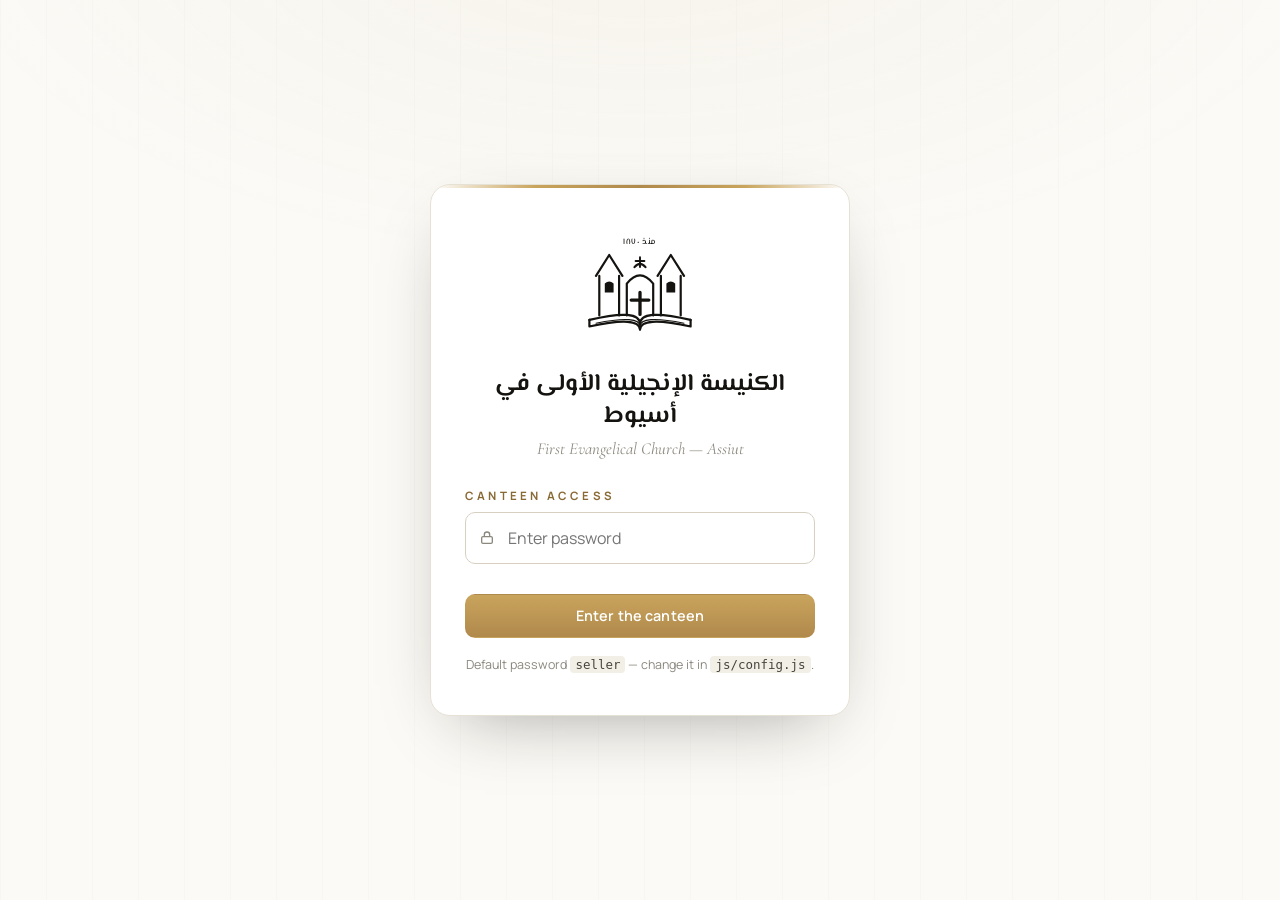
==== index.html @ bb4a3af1 "first commit" ====
<!DOCTYPE html>
<html lang="en">
<head>
  <meta charset="UTF-8" />
  <meta name="viewport" content="width=device-width, initial-scale=1.0, viewport-fit=cover" />
  <title>Canteen · First Evangelical Church, Assiut</title>
  <meta name="theme-color" content="#fbfaf6" />
  <link rel="icon" href="assets/emblem.svg" type="image/svg+xml" />
  <link rel="preconnect" href="https://fonts.googleapis.com" />
  <link rel="preconnect" href="https://fonts.gstatic.com" crossorigin />
  <link href="https://fonts.googleapis.com/css2?family=Cormorant+Garamond:ital,wght@0,500;0,600;1,500&family=Manrope:wght@400;500;600;700&family=El+Messiri:wght@500;600;700&family=Tajawal:wght@400;500;700&display=swap" rel="stylesheet" />
  <link rel="stylesheet" href="css/style.css" />
</head>
<body>
  <main class="login">
    <div class="login__card">
      <div class="login__emblem">
        <svg viewBox="0 0 240 210" xmlns="http://www.w3.org/2000/svg" fill="none"
             stroke="currentColor" stroke-width="4" stroke-linecap="round" stroke-linejoin="round" aria-hidden="true">
          <text x="120" y="20" text-anchor="middle" font-family="'El Messiri',serif" font-size="16" stroke="none" fill="currentColor" letter-spacing="1">منذ ١٨٧٠</text>
          <path d="M40 78 L64 40 L88 78" /><path d="M46 78 L46 150 M82 78 L82 150" />
          <path d="M56 92 q8 -8 16 0 L72 108 L56 108 Z" fill="currentColor" stroke="none"/>
          <path d="M152 78 L176 40 L200 78" /><path d="M158 78 L158 150 M194 78 L194 150" />
          <path d="M168 92 q8 -8 16 0 L184 108 L168 108 Z" fill="currentColor" stroke="none"/>
          <path d="M96 150 L96 92 q24 -30 48 0 L144 150" /><path d="M110 62 q10 -12 20 0" />
          <path d="M120 62 L120 44 M112 51 L128 51" stroke-width="3.5"/>
          <path d="M120 108 L120 148 M104 122 L136 122" stroke-width="6"/>
          <path d="M28 158 q92 -22 92 8 q0 -30 92 -8" />
          <path d="M28 158 L28 170 q92 -20 92 6 q0 -26 92 -6 L212 158" />
          <path d="M40 164 q80 -16 80 6 M120 170 q0 -22 80 -6" stroke-width="2"/>
        </svg>
      </div>

      <h1 class="login__name" data-brand-ar>الكنيسة الإنجيلية الأولى في أسيوط</h1>
      <p class="login__name-en" data-brand-en>First Evangelical Church — Assiut</p>

      <form class="login__form" id="login-form" autocomplete="off" novalidate>
        <span class="eyebrow" style="display:block;margin-bottom:8px">Canteen access</span>
        <div class="login__field-wrap">
          <svg class="login__lock" viewBox="0 0 24 24" fill="none" stroke="currentColor" stroke-width="2" aria-hidden="true">
            <rect x="4" y="10" width="16" height="10" rx="2"/><path d="M8 10V7a4 4 0 0 1 8 0v3"/>
          </svg>
          <input class="field" id="login-password" type="password" placeholder="Enter password" aria-label="Password" required />
        </div>
        <p class="field-error" id="login-error"></p>
        <button class="btn btn--gold btn--block login__submit" type="submit">Enter the canteen</button>
      </form>

      <p class="login__hint">Default password <code>seller</code> — change it in <code>js/config.js</code>.</p>
    </div>
  </main>

  <script src="js/env.js"></script>
  <script src="js/config.js"></script>
  <script src="js/app.js"></script>
</body>
</html>
---- css/style.css ----
/* =============================================================================
 *  First Evangelical Church — Assiut · Canteen POS
 *  "Heritage sanctuary": ink on paper, antique-gold hairlines, serif prices.
 * ========================================================================== */

/* ----------------------------------------------------------------------------
 *  Tokens
 * -------------------------------------------------------------------------- */
:root {
  --ink:        #141310;
  --ink-soft:   #47443d;
  --stone:      #8b887e;
  --paper:      #fbfaf6;
  --paper-2:    #f2efe7;
  --panel:      #ffffff;
  --line:       #e6e1d5;
  --line-2:     #d7d0c1;
  --gold:       #b0894c;
  --gold-2:     #c9a45c;
  --gold-deep:  #8a6a34;
  --danger:     #9e3b32;
  --danger-bg:  #f7ece9;
  --ok:         #4b6a4e;
  --ok-bg:      #ecf1ec;

  --f-display:    'Cormorant Garamond', Georgia, 'Times New Roman', serif;
  --f-ui:         'Manrope', system-ui, -apple-system, sans-serif;
  --f-ar:         'Tajawal', system-ui, sans-serif;
  --f-ar-display: 'El Messiri', 'Tajawal', serif;

  --r:    14px;
  --r-sm: 10px;
  --shadow:    0 1px 2px rgba(20,19,16,.04), 0 12px 34px -18px rgba(20,19,16,.22);
  --shadow-lg: 0 24px 70px -30px rgba(20,19,16,.4);
  --ease: cubic-bezier(.22, .61, .36, 1);
}

/* ----------------------------------------------------------------------------
 *  Base
 * -------------------------------------------------------------------------- */
* { box-sizing: border-box; margin: 0; padding: 0; }

html { -webkit-text-size-adjust: 100%; }

body {
  font-family: var(--f-ui);
  color: var(--ink);
  background: var(--paper);
  line-height: 1.5;
  -webkit-font-smoothing: antialiased;
  min-height: 100vh;
}

/* faint architectural paper texture */
body::before {
  content: '';
  position: fixed; inset: 0; z-index: -1; pointer-events: none;
  background:
    radial-gradient(1200px 600px at 50% -10%, rgba(176,137,76,.06), transparent 60%),
    repeating-linear-gradient(90deg, rgba(20,19,16,.015) 0 1px, transparent 1px 46px);
}

img { max-width: 100%; display: block; }
button { font: inherit; cursor: pointer; color: inherit; }
input, select, textarea { font: inherit; color: inherit; }
a { color: var(--gold-deep); }

:focus-visible { outline: 2px solid var(--gold); outline-offset: 2px; border-radius: 4px; }

.ar { font-family: var(--f-ar); direction: rtl; }

/* ----------------------------------------------------------------------------
 *  Buttons
 * -------------------------------------------------------------------------- */
.btn {
  display: inline-flex; align-items: center; justify-content: center; gap: .5em;
  font-family: var(--f-ui); font-weight: 600; font-size: .9rem; letter-spacing: .01em;
  padding: .72em 1.15em; border: 1px solid transparent; border-radius: var(--r-sm);
  background: var(--ink); color: var(--paper);
  transition: transform .18s var(--ease), background .18s, box-shadow .18s, opacity .18s;
  user-select: none;
}
.btn:hover { transform: translateY(-1px); box-shadow: var(--shadow); }
.btn:active { transform: translateY(0); }
.btn:disabled { opacity: .55; pointer-events: none; }
.btn--gold  { background: linear-gradient(180deg, var(--gold-2), var(--gold)); color: #fff; }
.btn--ghost { background: transparent; color: var(--ink); border-color: var(--line-2); }
.btn--ghost:hover { background: var(--paper-2); }
.btn--danger { background: var(--danger); color: #fff; }
.btn--sm { padding: .5em .8em; font-size: .82rem; }
.btn--block { width: 100%; }
.btn--icon { padding: .55em; width: 2.4em; height: 2.4em; }
.btn.is-busy { position: relative; color: transparent; }
.btn.is-busy::after {
  content: ''; position: absolute; width: 16px; height: 16px; border-radius: 50%;
  border: 2px solid rgba(255,255,255,.4); border-top-color: #fff; animation: spin .7s linear infinite;
}
@keyframes spin { to { transform: rotate(360deg); } }

/* ----------------------------------------------------------------------------
 *  Fields
 * -------------------------------------------------------------------------- */
.field {
  width: 100%; padding: .8em .95em; background: var(--panel);
  border: 1px solid var(--line-2); border-radius: var(--r-sm);
  transition: border-color .18s, box-shadow .18s;
}
.field:focus { outline: none; border-color: var(--gold); box-shadow: 0 0 0 3px rgba(176,137,76,.15); }
.field-error { color: var(--danger); font-size: .82rem; min-height: 1.1em; margin-top: .1em; }
label.lbl { display: block; font-size: .78rem; font-weight: 600; letter-spacing: .04em;
  text-transform: uppercase; color: var(--stone); margin-bottom: .4em; }

.shake { animation: shake .4s var(--ease); }
@keyframes shake { 0%,100%{transform:translateX(0)} 20%,60%{transform:translateX(-6px)} 40%,80%{transform:translateX(6px)} }

/* ----------------------------------------------------------------------------
 *  Brand / emblem
 * -------------------------------------------------------------------------- */
.emblem { color: var(--ink); }
.emblem--gold { color: var(--gold); }
.eyebrow {
  font-family: var(--f-ui); font-size: .72rem; font-weight: 700;
  letter-spacing: .28em; text-transform: uppercase; color: var(--gold-deep);
}
.brand-name-ar { font-family: var(--f-ar-display); font-weight: 700; direction: rtl; }
.hairline { height: 1px; background: linear-gradient(90deg, transparent, var(--line-2), transparent); border: 0; }

/* ============================================================================
 *  LOGIN
 * ========================================================================== */
.login {
  min-height: 100vh; display: grid; place-items: center; padding: 24px;
  transition: opacity .38s var(--ease), filter .38s var(--ease);
}
body.is-leaving .login { opacity: 0; filter: blur(3px); }
.login__card {
  width: min(420px, 100%); text-align: center;
  padding: 48px 34px 40px; background: var(--panel);
  border: 1px solid var(--line); border-radius: 20px; box-shadow: var(--shadow-lg);
  position: relative; overflow: hidden;
  animation: rise .7s var(--ease) both;
}
.login__card::after { /* gold top seam */
  content: ''; position: absolute; top: 0; left: 0; right: 0; height: 3px;
  background: linear-gradient(90deg, transparent, var(--gold-2), var(--gold), var(--gold-2), transparent);
}
@keyframes rise { from { opacity: 0; transform: translateY(18px); } to { opacity: 1; transform: none; } }

.login__emblem { width: 132px; margin: 0 auto 10px; color: var(--ink); }
.login__emblem svg { width: 100%; height: auto; }
.login__emblem svg path, .login__emblem svg text {
  animation: draw 1.1s var(--ease) both;
}
.login__since { margin-top: 4px; }
.login__name {
  font-family: var(--f-ar-display); font-weight: 700; font-size: 1.5rem;
  direction: rtl; margin: 14px 0 2px; line-height: 1.35;
}
.login__name-en { font-family: var(--f-display); font-style: italic; color: var(--stone); font-size: 1.05rem; }

.login__form { margin-top: 26px; text-align: left; }
.login__field-wrap { position: relative; }
.login__form .field { padding-left: 2.6em; }
.login__lock { position: absolute; left: .9em; top: 50%; transform: translateY(-50%);
  color: var(--stone); width: 16px; height: 16px; }
.login__submit { margin-top: 14px; }
.login__hint { margin-top: 18px; font-size: .78rem; color: var(--stone); }
.login__hint code { font-family: ui-monospace, monospace; color: var(--ink-soft);
  background: var(--paper-2); padding: .1em .4em; border-radius: 4px; }

@keyframes draw { from { opacity: 0; } to { opacity: 1; } }

/* ============================================================================
 *  APP SHELL (seller + admin)
 * ========================================================================== */
.topbar {
  position: sticky; top: 0; z-index: 40;
  display: flex; align-items: center; gap: 16px;
  padding: 12px clamp(14px, 3vw, 30px);
  background: rgba(251,250,246,.86); backdrop-filter: blur(10px);
  border-bottom: 1px solid var(--line);
}
.topbar__brand { display: flex; align-items: center; gap: 11px; min-width: 0; }
.topbar__emblem { width: 38px; height: 38px; color: var(--ink); flex: none; }
.topbar__titles { min-width: 0; }
.topbar__titles .name { font-family: var(--f-ar-display); font-weight: 700; font-size: .98rem;
  direction: rtl; line-height: 1.2; white-space: nowrap; overflow: hidden; text-overflow: ellipsis; }
.topbar__titles .sub { font-size: .68rem; letter-spacing: .22em; text-transform: uppercase; color: var(--gold-deep); }
.topbar__spacer { flex: 1; }
.topbar__nav { display: flex; gap: 6px; align-items: center; }
.navlink {
  font-size: .82rem; font-weight: 600; padding: .5em .8em; border-radius: 8px;
  color: var(--ink-soft); text-decoration: none; transition: background .16s, color .16s;
}
.navlink:hover { background: var(--paper-2); color: var(--ink); }
.navlink.is-active { color: var(--ink); background: var(--paper-2); }

/* ============================================================================
 *  SELLER / POS
 * ========================================================================== */
.pos {
  display: grid; grid-template-columns: 1fr 380px; gap: 0;
  min-height: calc(100vh - 63px);
}
.pos__main { padding: clamp(14px, 2.4vw, 26px); }

.pos__toolbar { display: flex; gap: 12px; align-items: center; margin-bottom: 18px; flex-wrap: wrap; }
.search { position: relative; flex: 1; min-width: 200px; }
.search .field { padding-left: 2.5em; background: var(--panel); }
.search__icon { position: absolute; left: .85em; top: 50%; transform: translateY(-50%);
  width: 16px; height: 16px; color: var(--stone); }
.cat-filter { display: flex; gap: 6px; flex-wrap: wrap; }
.chip {
  font-size: .8rem; font-weight: 600; padding: .5em .85em; border-radius: 999px;
  border: 1px solid var(--line-2); background: var(--panel); color: var(--ink-soft);
  transition: all .16s var(--ease); white-space: nowrap;
}
.chip:hover { border-color: var(--gold); }
.chip.is-active { background: var(--ink); color: var(--paper); border-color: var(--ink); }

.grid {
  display: grid; gap: 14px;
  grid-template-columns: repeat(auto-fill, minmax(160px, 1fr));
}
.card {
  background: var(--panel); border: 1px solid var(--line); border-radius: var(--r);
  overflow: hidden; text-align: left; position: relative;
  transition: transform .2s var(--ease), box-shadow .2s var(--ease), border-color .2s;
  animation: cardin .4s var(--ease) both;
}
@keyframes cardin { from { opacity: 0; transform: translateY(10px); } to { opacity: 1; transform: none; } }
.card:hover { transform: translateY(-3px); box-shadow: var(--shadow); border-color: var(--line-2); }
.card:active { transform: translateY(-1px); }
.card__imgwrap { aspect-ratio: 1; background: var(--paper-2); position: relative; overflow: hidden; }
.card__img { width: 100%; height: 100%; object-fit: cover; transition: transform .35s var(--ease); }
.card:hover .card__img { transform: scale(1.05); }
.card__noimg { width: 100%; height: 100%; display: grid; place-items: center; color: var(--line-2); }
.card__qty {
  position: absolute; top: 8px; right: 8px; font-size: .72rem; font-weight: 700;
  padding: .25em .6em; border-radius: 999px; background: rgba(20,19,16,.82); color: #fff;
  backdrop-filter: blur(4px);
}
.card__qty.is-low { background: var(--danger); }
.card__qty.is-out { background: var(--stone); }
.card__body { padding: 11px 12px 13px; }
.card__cat { font-size: .66rem; letter-spacing: .16em; text-transform: uppercase; color: var(--gold-deep); font-weight: 700; }
.card__name { font-family: var(--f-display); font-size: 1.28rem; font-weight: 600; line-height: 1.1; margin: 2px 0 6px; }
.card__foot { display: flex; align-items: baseline; justify-content: space-between; }
.card__price { font-family: var(--f-display); font-size: 1.35rem; font-weight: 600; }
.card__price small { font-size: .6em; color: var(--stone); font-family: var(--f-ui); }
.card__code { font-size: .7rem; color: var(--stone); font-variant-numeric: tabular-nums; }
.card.is-out { opacity: .55; pointer-events: none; }

.empty { text-align: center; color: var(--stone); padding: 60px 20px; }
.empty svg { width: 46px; height: 46px; color: var(--line-2); margin: 0 auto 12px; }

/* ---- Cart ---------------------------------------------------------------- */
.cart {
  background: var(--panel); border-left: 1px solid var(--line);
  display: flex; flex-direction: column; position: sticky; top: 63px;
  height: calc(100vh - 63px);
}
.cart__head { padding: 18px 20px 12px; border-bottom: 1px solid var(--line); }
.cart__head h2 { font-family: var(--f-display); font-size: 1.7rem; font-weight: 600; }
.cart__head .eyebrow { display: block; margin-bottom: 2px; }
.cart__items { flex: 1; overflow-y: auto; padding: 8px 12px; }
.cart__empty { text-align: center; color: var(--stone); padding: 48px 16px; font-size: .9rem; }
.citem {
  display: grid; grid-template-columns: 46px 1fr auto; gap: 10px; align-items: center;
  padding: 10px 8px; border-bottom: 1px solid var(--line);
  animation: citemin .28s var(--ease) both;
}
@keyframes citemin { from { opacity: 0; transform: translateX(12px); } to { opacity: 1; transform: none; } }
.citem__img { width: 46px; height: 46px; border-radius: 8px; object-fit: cover; background: var(--paper-2); }
.citem__name { font-weight: 600; font-size: .88rem; line-height: 1.2; }
.citem__unit { font-size: .74rem; color: var(--stone); }
.citem__right { text-align: right; }
.citem__price { font-family: var(--f-display); font-size: 1.1rem; font-weight: 600; }
.stepper { display: inline-flex; align-items: center; gap: 0; border: 1px solid var(--line-2);
  border-radius: 8px; overflow: hidden; margin-top: 4px; }
.stepper button { width: 26px; height: 26px; display: grid; place-items: center; background: var(--panel);
  color: var(--ink-soft); font-size: 1rem; line-height: 1; transition: background .14s; }
.stepper button:hover { background: var(--paper-2); }
.stepper span { min-width: 28px; text-align: center; font-weight: 700; font-size: .84rem;
  font-variant-numeric: tabular-nums; }

.cart__foot { padding: 16px 20px 20px; border-top: 1px solid var(--line); background: var(--paper); }
.cart__total { display: flex; align-items: baseline; justify-content: space-between; margin-bottom: 14px; }
.cart__total .lbl2 { font-size: .8rem; letter-spacing: .1em; text-transform: uppercase; color: var(--stone); }
.cart__total .val {
  font-family: var(--f-display); font-size: 2.1rem; font-weight: 600; color: var(--ink);
  position: relative;
}
.cart__total .val::after { content: ''; position: absolute; left: 0; right: 0; bottom: -3px; height: 2px;
  background: linear-gradient(90deg, var(--gold-2), transparent); }
.cart__actions { display: grid; grid-template-columns: auto 1fr; gap: 8px; }

/* mobile cart toggle */
.cart-fab { display: none; }

/* ============================================================================
 *  INVOICE
 * ========================================================================== */
.invoice {
  width: 320px; font-family: var(--f-ui); color: #000; background: #fff; padding: 8px 4px;
}
.invoice__head { text-align: center; margin-bottom: 10px; }
.invoice__emblem { width: 74px; margin: 0 auto 6px; color: #000; }
.invoice__name { font-family: var(--f-ar-display); direction: rtl; font-weight: 700; font-size: 1rem; }
.invoice__sub { font-size: .68rem; letter-spacing: .18em; text-transform: uppercase; color: #555; }
.invoice__meta { font-size: .72rem; color: #333; display: flex; justify-content: space-between; margin: 8px 0; }
.invoice__rule { border: 0; border-top: 1px dashed #999; margin: 6px 0; }
.invoice table { width: 100%; border-collapse: collapse; font-size: .78rem; }
.invoice th { text-align: left; font-size: .64rem; letter-spacing: .06em; text-transform: uppercase;
  color: #666; padding: 3px 0; border-bottom: 1px solid #000; }
.invoice td { padding: 4px 0; vertical-align: top; }
.invoice td.num, .invoice th.num { text-align: right; font-variant-numeric: tabular-nums; }
.invoice__total { display: flex; justify-content: space-between; font-family: var(--f-display);
  font-size: 1.2rem; font-weight: 700; margin-top: 8px; padding-top: 8px; border-top: 2px solid #000; }
.invoice__thanks { text-align: center; font-size: .72rem; color: #444; margin-top: 12px; font-style: italic; }

/* ============================================================================
 *  ADMIN
 * ========================================================================== */
.admin { padding: clamp(16px, 3vw, 34px); max-width: 1240px; margin: 0 auto; }
.admin__gate { min-height: 60vh; display: grid; place-items: center; text-align: center; }

.page-head { margin-bottom: 22px; }
.page-head h1 { font-family: var(--f-display); font-size: clamp(2rem, 5vw, 2.9rem); font-weight: 600; line-height: 1; }
.page-head .eyebrow { display: block; margin-bottom: 6px; }

.kpis { display: grid; grid-template-columns: repeat(auto-fit, minmax(200px, 1fr)); gap: 14px; margin-bottom: 24px; }
.kpi { background: var(--panel); border: 1px solid var(--line); border-radius: var(--r); padding: 18px 20px; position: relative; overflow: hidden; }
.kpi::before { content: ''; position: absolute; left: 0; top: 0; bottom: 0; width: 3px; background: linear-gradient(var(--gold-2), var(--gold)); }
.kpi__label { font-size: .72rem; letter-spacing: .12em; text-transform: uppercase; color: var(--stone); font-weight: 700; }
.kpi__value { font-family: var(--f-display); font-size: 2.4rem; font-weight: 600; line-height: 1.1; margin-top: 4px; font-variant-numeric: tabular-nums; }
.kpi__value small { font-size: .5em; color: var(--stone); font-family: var(--f-ui); }

.panels { display: grid; grid-template-columns: 1.4fr 1fr; gap: 16px; margin-bottom: 24px; }
.panel { background: var(--panel); border: 1px solid var(--line); border-radius: var(--r); padding: 18px 20px; }
.panel h3 { font-family: var(--f-display); font-size: 1.4rem; font-weight: 600; margin-bottom: 14px; }
.panel__chart { position: relative; height: 260px; }

.section-head { display: flex; align-items: center; justify-content: space-between; gap: 12px; margin: 8px 0 12px; flex-wrap: wrap; }
.section-head h3 { font-family: var(--f-display); font-size: 1.6rem; font-weight: 600; }

.table-wrap { background: var(--panel); border: 1px solid var(--line); border-radius: var(--r); overflow: hidden; margin-bottom: 24px; }
.table-scroll { overflow-x: auto; }
table.data { width: 100%; border-collapse: collapse; font-size: .86rem; }
table.data th { text-align: left; font-size: .7rem; letter-spacing: .08em; text-transform: uppercase;
  color: var(--stone); font-weight: 700; padding: 12px 14px; border-bottom: 1px solid var(--line); white-space: nowrap; background: var(--paper); }
table.data td { padding: 11px 14px; border-bottom: 1px solid var(--line); vertical-align: middle; }
table.data tr:last-child td { border-bottom: 0; }
table.data tbody tr { transition: background .12s; }
table.data tbody tr:hover { background: var(--paper); }
table.data td.num, table.data th.num { text-align: right; font-variant-numeric: tabular-nums; }
.thumb { width: 40px; height: 40px; border-radius: 8px; object-fit: cover; background: var(--paper-2); }
.badge { display: inline-block; font-size: .7rem; font-weight: 700; padding: .2em .6em; border-radius: 999px; }
.badge--cat { background: var(--paper-2); color: var(--ink-soft); }
.badge--low { background: var(--danger-bg); color: var(--danger); }
.badge--ok  { background: var(--ok-bg); color: var(--ok); }
.row-actions { display: flex; gap: 6px; justify-content: flex-end; }

.pill-gold { color: var(--gold-deep); font-family: var(--f-display); font-weight: 700; font-size: 1.05rem; }

/* product form modal */
.pform { display: grid; gap: 14px; }
.pform__row { display: grid; grid-template-columns: 1fr 1fr; gap: 12px; }
.pform__drop {
  border: 1.5px dashed var(--line-2); border-radius: var(--r-sm); padding: 16px; text-align: center;
  color: var(--stone); transition: border-color .16s, background .16s; cursor: pointer; position: relative;
}
.pform__drop:hover { border-color: var(--gold); background: var(--paper); }
.pform__preview { width: 84px; height: 84px; border-radius: 10px; object-fit: cover; margin: 0 auto 8px; background: var(--paper-2); }
.pform__progress { height: 4px; background: var(--paper-2); border-radius: 999px; overflow: hidden; margin-top: 8px; }
.pform__progress > i { display: block; height: 100%; width: 0; background: linear-gradient(90deg, var(--gold-2), var(--gold)); transition: width .2s; }
.price-lock { font-size: .74rem; color: var(--gold-deep); display: inline-flex; align-items: center; gap: 4px; }

/* ============================================================================
 *  MODALS + TOASTS
 * ========================================================================== */
.modal-overlay {
  position: fixed; inset: 0; z-index: 100; display: grid; place-items: center; padding: 20px;
  background: rgba(20,19,16,.44); backdrop-filter: blur(3px);
  opacity: 0; transition: opacity .22s var(--ease);
}
.modal-overlay.is-in { opacity: 1; }
.modal {
  width: min(480px, 100%); max-height: 90vh; overflow-y: auto;
  background: var(--panel); border: 1px solid var(--line); border-radius: 18px;
  box-shadow: var(--shadow-lg); transform: translateY(14px) scale(.98);
  transition: transform .24s var(--ease); position: relative;
}
.modal-overlay.is-in .modal { transform: none; }
.modal::before { content: ''; position: absolute; top: 0; left: 24px; right: 24px; height: 3px;
  background: linear-gradient(90deg, var(--gold-2), var(--gold)); border-radius: 0 0 3px 3px; }
.modal-body, .modal-form { padding: 26px 26px 24px; display: grid; gap: 12px; }
.modal-eyebrow { font-size: .7rem; font-weight: 700; letter-spacing: .2em; text-transform: uppercase; color: var(--gold-deep); }
.modal-title { font-family: var(--f-display); font-size: 1.7rem; font-weight: 600; line-height: 1.1; }
.modal-text { color: var(--ink-soft); font-size: .92rem; }
.modal-actions { display: flex; gap: 10px; justify-content: flex-end; margin-top: 6px; }
.modal-wide { width: min(560px, 100%); }

.toast-host { position: fixed; z-index: 200; left: 50%; bottom: 24px; transform: translateX(-50%);
  display: flex; flex-direction: column; gap: 10px; width: min(420px, calc(100% - 32px)); }
.toast {
  display: flex; align-items: center; gap: 10px; padding: 13px 16px;
  background: var(--ink); color: var(--paper); border-radius: 12px; box-shadow: var(--shadow-lg);
  opacity: 0; transform: translateY(14px); transition: opacity .3s var(--ease), transform .3s var(--ease);
  cursor: pointer; font-size: .9rem;
}
.toast.is-in { opacity: 1; transform: none; }
.toast__mark { width: 8px; height: 8px; border-radius: 50%; background: var(--gold-2); flex: none; }
.toast--success .toast__mark { background: #7fd08a; }
.toast--error .toast__mark { background: #e57373; }
.toast__msg { flex: 1; }

/* ============================================================================
 *  RESPONSIVE
 * ========================================================================== */
@media (max-width: 900px) {
  .panels { grid-template-columns: 1fr; }
}

@media (max-width: 780px) {
  .pos { grid-template-columns: 1fr; }
  .cart {
    position: fixed; inset: auto 0 0 0; height: min(82vh, 620px); border-left: 0;
    border-top: 1px solid var(--line); border-radius: 20px 20px 0 0; box-shadow: var(--shadow-lg);
    z-index: 60; transform: translateY(100%); transition: transform .32s var(--ease);
  }
  .cart.is-open { transform: none; }
  .cart__grab { width: 40px; height: 4px; background: var(--line-2); border-radius: 999px; margin: 8px auto 0; }
  .cart__close { position: absolute; top: 12px; right: 14px; }
  .cart-fab {
    display: flex; align-items: center; gap: 10px; position: fixed; right: 16px; bottom: 16px; z-index: 55;
    padding: .8em 1.2em; border-radius: 999px; background: var(--ink); color: var(--paper);
    box-shadow: var(--shadow-lg); font-weight: 700; font-size: .9rem;
  }
  .cart-fab__count { background: var(--gold); color: #fff; border-radius: 999px; padding: .05em .55em;
    font-size: .8rem; font-variant-numeric: tabular-nums; }
  .cart-fab__total { font-family: var(--f-display); font-size: 1.1rem; }
  .topbar__titles .name { max-width: 42vw; }
}

@media (min-width: 781px) {
  .cart__grab, .cart__close { display: none; }
}

@media (max-width: 520px) {
  .pform__row { grid-template-columns: 1fr; }
  .grid { grid-template-columns: repeat(auto-fill, minmax(140px, 1fr)); gap: 10px; }
  .topbar__nav .navlink span { display: none; }
}

/* ============================================================================
 *  PRINT (invoice only)
 * ========================================================================== */
@media print {
  body::before { display: none; }
  body * { visibility: hidden; }
  #print-area, #print-area * { visibility: visible; }
  #print-area { position: absolute; inset: 0; margin: 0 auto; }
  .modal-overlay { position: static; background: none; backdrop-filter: none; }
  .modal { box-shadow: none; border: 0; }
  .no-print { display: none !important; }
}

/* ============================================================================
 *  MOTION PREFERENCES
 * ========================================================================== */
@media (prefers-reduced-motion: reduce) {
  *, *::before, *::after { animation-duration: .001ms !important; animation-iteration-count: 1 !important;
    transition-duration: .001ms !important; scroll-behavior: auto !important; }
}
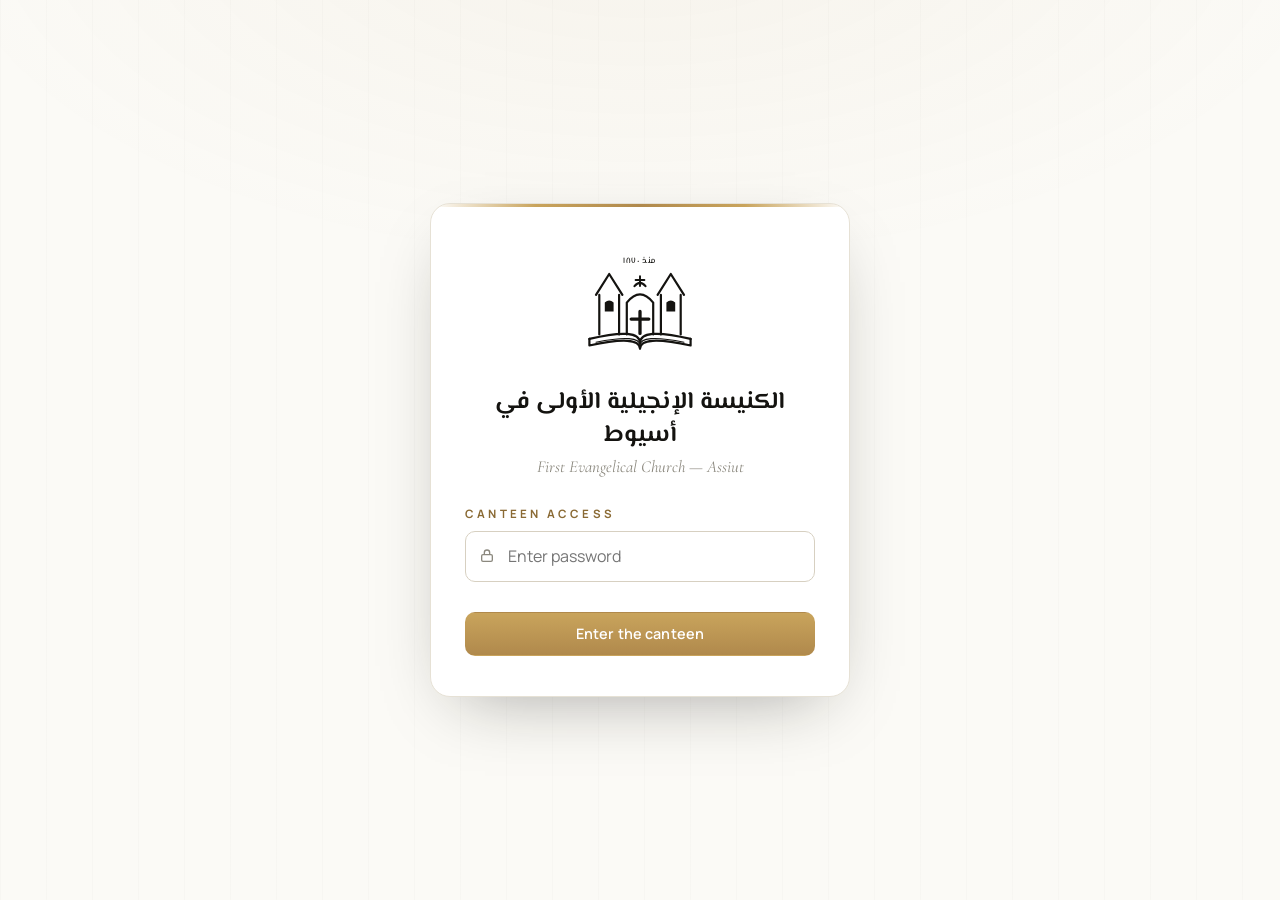
==== commit 6e87330d: "deployed" ====
--- a/index.html
+++ b/index.html
@@ -45,8 +45,6 @@
         <p class="field-error" id="login-error"></p>
         <button class="btn btn--gold btn--block login__submit" type="submit">Enter the canteen</button>
       </form>
-
-      <p class="login__hint">Default password <code>seller</code> — change it in <code>js/config.js</code>.</p>
     </div>
   </main>
 
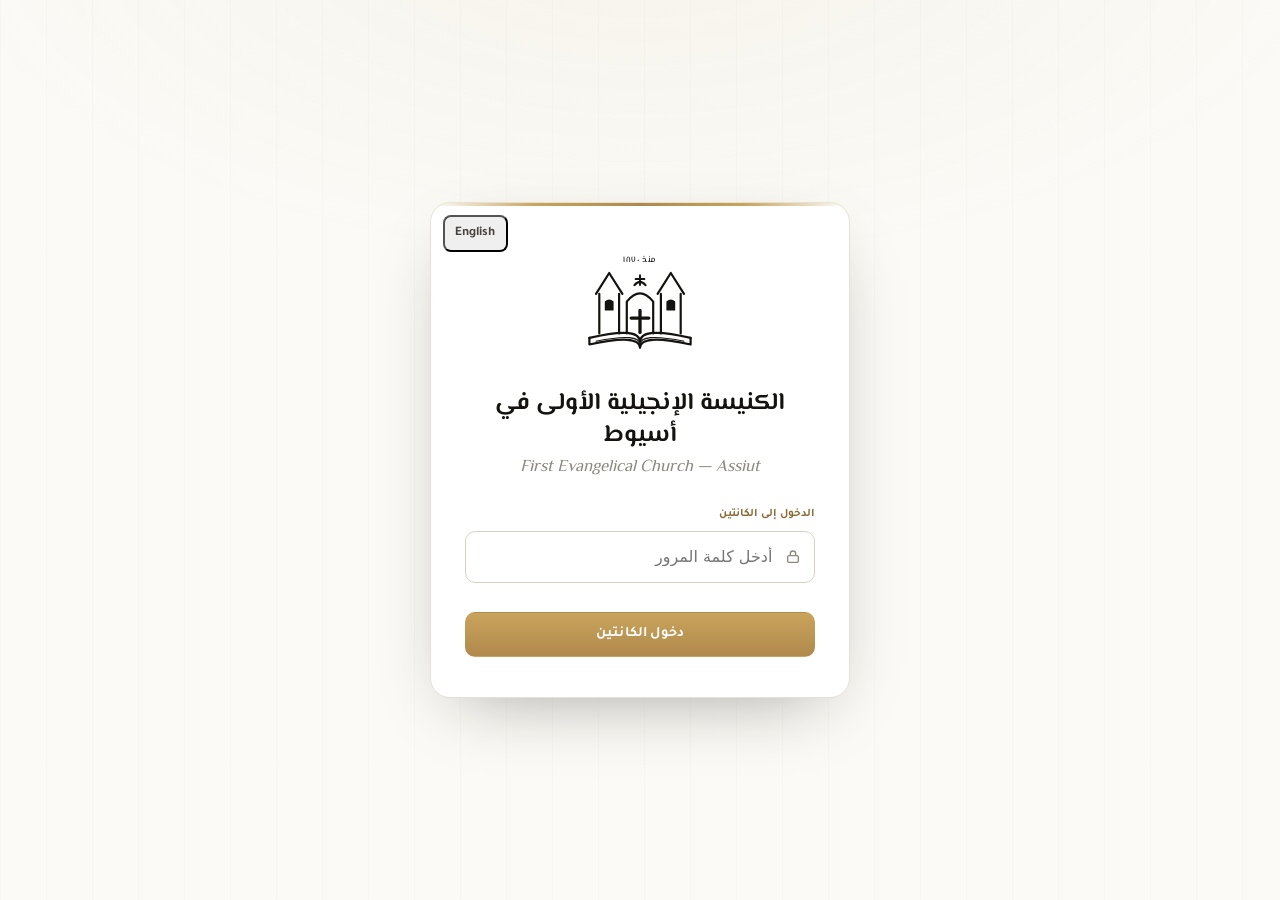
==== commit f91f229e: "arabic added" ====
--- a/index.html
+++ b/index.html
@@ -1,9 +1,9 @@
 <!DOCTYPE html>
-<html lang="en">
+<html lang="ar" dir="rtl">
 <head>
   <meta charset="UTF-8" />
   <meta name="viewport" content="width=device-width, initial-scale=1.0, viewport-fit=cover" />
-  <title>Canteen · First Evangelical Church, Assiut</title>
+  <title>الكانتين · الكنيسة الإنجيلية الأولى في أسيوط</title>
   <meta name="theme-color" content="#fbfaf6" />
   <link rel="icon" href="assets/emblem.svg" type="image/svg+xml" />
   <link rel="preconnect" href="https://fonts.googleapis.com" />
@@ -14,6 +14,7 @@
 <body>
   <main class="login">
     <div class="login__card">
+      <button class="navlink lang-toggle login__lang" type="button">English</button>
       <div class="login__emblem">
         <svg viewBox="0 0 240 210" xmlns="http://www.w3.org/2000/svg" fill="none"
              stroke="currentColor" stroke-width="4" stroke-linecap="round" stroke-linejoin="round" aria-hidden="true">
@@ -35,21 +36,23 @@
       <p class="login__name-en" data-brand-en>First Evangelical Church — Assiut</p>
 
       <form class="login__form" id="login-form" autocomplete="off" novalidate>
-        <span class="eyebrow" style="display:block;margin-bottom:8px">Canteen access</span>
+        <span class="eyebrow" style="display:block;margin-bottom:8px" data-i18n="canteen_access">الدخول إلى الكانتين</span>
         <div class="login__field-wrap">
           <svg class="login__lock" viewBox="0 0 24 24" fill="none" stroke="currentColor" stroke-width="2" aria-hidden="true">
             <rect x="4" y="10" width="16" height="10" rx="2"/><path d="M8 10V7a4 4 0 0 1 8 0v3"/>
           </svg>
-          <input class="field" id="login-password" type="password" placeholder="Enter password" aria-label="Password" required />
+          <input class="field" id="login-password" type="password" placeholder="أدخل كلمة المرور"
+                 data-i18n-placeholder="password_placeholder" aria-label="Password" required />
         </div>
         <p class="field-error" id="login-error"></p>
-        <button class="btn btn--gold btn--block login__submit" type="submit">Enter the canteen</button>
+        <button class="btn btn--gold btn--block login__submit" type="submit" data-i18n="enter_btn">دخول الكانتين</button>
       </form>
     </div>
   </main>
 
   <script src="js/env.js"></script>
   <script src="js/config.js"></script>
+  <script src="js/i18n.js"></script>
   <script src="js/app.js"></script>
 </body>
 </html>
--- a/css/style.css
+++ b/css/style.css
@@ -35,6 +35,12 @@
   --ease: cubic-bezier(.22, .61, .36, 1);
 }
 
+/* Arabic-first: when the page is in Arabic, Arabic faces lead everywhere. */
+html[lang="ar"] {
+  --f-ui:      'Tajawal', system-ui, sans-serif;
+  --f-display: 'El Messiri', 'Tajawal', serif;
+}
+
 /* ----------------------------------------------------------------------------
  *  Base
  * -------------------------------------------------------------------------- */
@@ -158,11 +164,12 @@
 }
 .login__name-en { font-family: var(--f-display); font-style: italic; color: var(--stone); font-size: 1.05rem; }
 
-.login__form { margin-top: 26px; text-align: left; }
+.login__form { margin-top: 26px; text-align: start; }
 .login__field-wrap { position: relative; }
-.login__form .field { padding-left: 2.6em; }
-.login__lock { position: absolute; left: .9em; top: 50%; transform: translateY(-50%);
+.login__form .field { padding-inline-start: 2.6em; }
+.login__lock { position: absolute; inset-inline-start: .9em; top: 50%; transform: translateY(-50%);
   color: var(--stone); width: 16px; height: 16px; }
+.login__lang { position: absolute; top: 12px; inset-inline-end: 12px; font-size: .78rem; }
 .login__submit { margin-top: 14px; }
 .login__hint { margin-top: 18px; font-size: .78rem; color: var(--stone); }
 .login__hint code { font-family: ui-monospace, monospace; color: var(--ink-soft);
@@ -206,8 +213,8 @@
 
 .pos__toolbar { display: flex; gap: 12px; align-items: center; margin-bottom: 18px; flex-wrap: wrap; }
 .search { position: relative; flex: 1; min-width: 200px; }
-.search .field { padding-left: 2.5em; background: var(--panel); }
-.search__icon { position: absolute; left: .85em; top: 50%; transform: translateY(-50%);
+.search .field { padding-inline-start: 2.5em; background: var(--panel); }
+.search__icon { position: absolute; inset-inline-start: .85em; top: 50%; transform: translateY(-50%);
   width: 16px; height: 16px; color: var(--stone); }
 .cat-filter { display: flex; gap: 6px; flex-wrap: wrap; }
 .chip {
@@ -224,7 +231,7 @@
 }
 .card {
   background: var(--panel); border: 1px solid var(--line); border-radius: var(--r);
-  overflow: hidden; text-align: left; position: relative;
+  overflow: hidden; text-align: start; position: relative;
   transition: transform .2s var(--ease), box-shadow .2s var(--ease), border-color .2s;
   animation: cardin .4s var(--ease) both;
 }
@@ -236,7 +243,7 @@
 .card:hover .card__img { transform: scale(1.05); }
 .card__noimg { width: 100%; height: 100%; display: grid; place-items: center; color: var(--line-2); }
 .card__qty {
-  position: absolute; top: 8px; right: 8px; font-size: .72rem; font-weight: 700;
+  position: absolute; top: 8px; inset-inline-end: 8px; font-size: .72rem; font-weight: 700;
   padding: .25em .6em; border-radius: 999px; background: rgba(20,19,16,.82); color: #fff;
   backdrop-filter: blur(4px);
 }
@@ -256,7 +263,7 @@
 
 /* ---- Cart ---------------------------------------------------------------- */
 .cart {
-  background: var(--panel); border-left: 1px solid var(--line);
+  background: var(--panel); border-inline-start: 1px solid var(--line);
   display: flex; flex-direction: column; position: sticky; top: 63px;
   height: calc(100vh - 63px);
 }
@@ -274,7 +281,7 @@
 .citem__img { width: 46px; height: 46px; border-radius: 8px; object-fit: cover; background: var(--paper-2); }
 .citem__name { font-weight: 600; font-size: .88rem; line-height: 1.2; }
 .citem__unit { font-size: .74rem; color: var(--stone); }
-.citem__right { text-align: right; }
+.citem__right { text-align: end; }
 .citem__price { font-family: var(--f-display); font-size: 1.1rem; font-weight: 600; }
 .stepper { display: inline-flex; align-items: center; gap: 0; border: 1px solid var(--line-2);
   border-radius: 8px; overflow: hidden; margin-top: 4px; }
@@ -311,10 +318,10 @@
 .invoice__meta { font-size: .72rem; color: #333; display: flex; justify-content: space-between; margin: 8px 0; }
 .invoice__rule { border: 0; border-top: 1px dashed #999; margin: 6px 0; }
 .invoice table { width: 100%; border-collapse: collapse; font-size: .78rem; }
-.invoice th { text-align: left; font-size: .64rem; letter-spacing: .06em; text-transform: uppercase;
+.invoice th { text-align: start; font-size: .64rem; letter-spacing: .06em; text-transform: uppercase;
   color: #666; padding: 3px 0; border-bottom: 1px solid #000; }
 .invoice td { padding: 4px 0; vertical-align: top; }
-.invoice td.num, .invoice th.num { text-align: right; font-variant-numeric: tabular-nums; }
+.invoice td.num, .invoice th.num { text-align: end; font-variant-numeric: tabular-nums; }
 .invoice__total { display: flex; justify-content: space-between; font-family: var(--f-display);
   font-size: 1.2rem; font-weight: 700; margin-top: 8px; padding-top: 8px; border-top: 2px solid #000; }
 .invoice__thanks { text-align: center; font-size: .72rem; color: #444; margin-top: 12px; font-style: italic; }
@@ -325,13 +332,14 @@
 .admin { padding: clamp(16px, 3vw, 34px); max-width: 1240px; margin: 0 auto; }
 .admin__gate { min-height: 60vh; display: grid; place-items: center; text-align: center; }
 
-.page-head { margin-bottom: 22px; }
+.page-head { margin-bottom: 22px; display: flex; align-items: flex-end; justify-content: space-between;
+  gap: 14px; flex-wrap: wrap; }
 .page-head h1 { font-family: var(--f-display); font-size: clamp(2rem, 5vw, 2.9rem); font-weight: 600; line-height: 1; }
 .page-head .eyebrow { display: block; margin-bottom: 6px; }
 
 .kpis { display: grid; grid-template-columns: repeat(auto-fit, minmax(200px, 1fr)); gap: 14px; margin-bottom: 24px; }
 .kpi { background: var(--panel); border: 1px solid var(--line); border-radius: var(--r); padding: 18px 20px; position: relative; overflow: hidden; }
-.kpi::before { content: ''; position: absolute; left: 0; top: 0; bottom: 0; width: 3px; background: linear-gradient(var(--gold-2), var(--gold)); }
+.kpi::before { content: ''; position: absolute; inset-inline-start: 0; top: 0; bottom: 0; width: 3px; background: linear-gradient(var(--gold-2), var(--gold)); }
 .kpi__label { font-size: .72rem; letter-spacing: .12em; text-transform: uppercase; color: var(--stone); font-weight: 700; }
 .kpi__value { font-family: var(--f-display); font-size: 2.4rem; font-weight: 600; line-height: 1.1; margin-top: 4px; font-variant-numeric: tabular-nums; }
 .kpi__value small { font-size: .5em; color: var(--stone); font-family: var(--f-ui); }
@@ -347,13 +355,14 @@
 .table-wrap { background: var(--panel); border: 1px solid var(--line); border-radius: var(--r); overflow: hidden; margin-bottom: 24px; }
 .table-scroll { overflow-x: auto; }
 table.data { width: 100%; border-collapse: collapse; font-size: .86rem; }
-table.data th { text-align: left; font-size: .7rem; letter-spacing: .08em; text-transform: uppercase;
+table.data th { text-align: start; font-size: .7rem; letter-spacing: .08em; text-transform: uppercase;
   color: var(--stone); font-weight: 700; padding: 12px 14px; border-bottom: 1px solid var(--line); white-space: nowrap; background: var(--paper); }
 table.data td { padding: 11px 14px; border-bottom: 1px solid var(--line); vertical-align: middle; }
 table.data tr:last-child td { border-bottom: 0; }
 table.data tbody tr { transition: background .12s; }
 table.data tbody tr:hover { background: var(--paper); }
-table.data td.num, table.data th.num { text-align: right; font-variant-numeric: tabular-nums; }
+table.data td.num, table.data th.num { text-align: end; font-variant-numeric: tabular-nums; }
+table.data tr.is-refunded td { opacity: .72; background: var(--danger-bg); }
 .thumb { width: 40px; height: 40px; border-radius: 8px; object-fit: cover; background: var(--paper-2); }
 .badge { display: inline-block; font-size: .7rem; font-weight: 700; padding: .2em .6em; border-radius: 999px; }
 .badge--cat { background: var(--paper-2); color: var(--ink-soft); }
@@ -425,15 +434,15 @@
 @media (max-width: 780px) {
   .pos { grid-template-columns: 1fr; }
   .cart {
-    position: fixed; inset: auto 0 0 0; height: min(82vh, 620px); border-left: 0;
+    position: fixed; inset: auto 0 0 0; height: min(82vh, 620px); border-inline-start: 0;
     border-top: 1px solid var(--line); border-radius: 20px 20px 0 0; box-shadow: var(--shadow-lg);
     z-index: 60; transform: translateY(100%); transition: transform .32s var(--ease);
   }
   .cart.is-open { transform: none; }
   .cart__grab { width: 40px; height: 4px; background: var(--line-2); border-radius: 999px; margin: 8px auto 0; }
-  .cart__close { position: absolute; top: 12px; right: 14px; }
+  .cart__close { position: absolute; top: 12px; inset-inline-end: 14px; }
   .cart-fab {
-    display: flex; align-items: center; gap: 10px; position: fixed; right: 16px; bottom: 16px; z-index: 55;
+    display: flex; align-items: center; gap: 10px; position: fixed; inset-inline-end: 16px; bottom: 16px; z-index: 55;
     padding: .8em 1.2em; border-radius: 999px; background: var(--ink); color: var(--paper);
     box-shadow: var(--shadow-lg); font-weight: 700; font-size: .9rem;
   }
@@ -467,6 +476,20 @@
 }
 
 /* ============================================================================
+ *  ARABIC TYPOGRAPHY
+ *  Wide letter-spacing breaks Arabic ligatures — neutralise it in Arabic.
+ * ========================================================================== */
+html[lang="ar"] .eyebrow,
+html[lang="ar"] .modal-eyebrow,
+html[lang="ar"] .topbar__titles .sub,
+html[lang="ar"] label.lbl,
+html[lang="ar"] table.data th,
+html[lang="ar"] .kpi__label,
+html[lang="ar"] .card__cat,
+html[lang="ar"] .cart__total .lbl2,
+html[lang="ar"] .invoice__sub { letter-spacing: 0; }
+
+/* ============================================================================
  *  MOTION PREFERENCES
  * ========================================================================== */
 @media (prefers-reduced-motion: reduce) {
